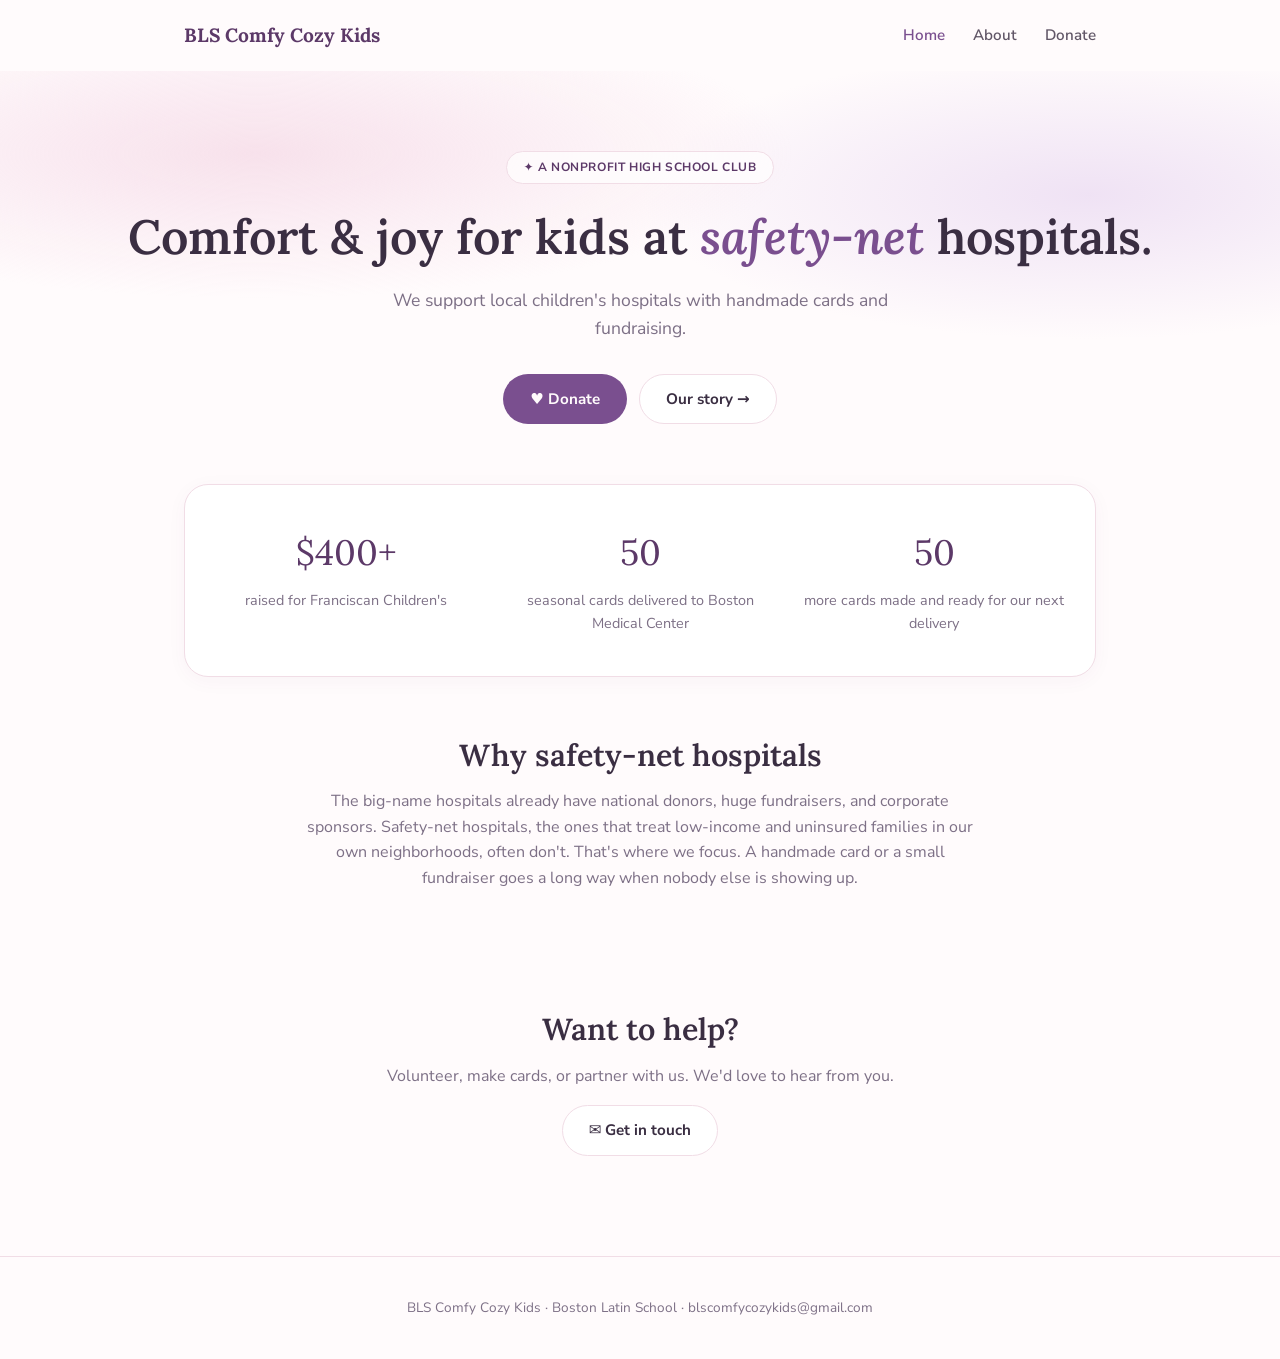
==== index.html @ 5f4faf10 "Update index.html" ====
<!DOCTYPE html>
<html lang="en">
<head>
<meta charset="UTF-8">
<meta name="viewport" content="width=device-width, initial-scale=1.0">
<title>BLS Comfy Cozy Kids - Comfort & joy for kids at underserved hospitals</title>
<meta name="description" content="A high school nonprofit bringing handmade cards, fundraising, and care to children at safety-net hospitals in Boston.">
<link rel="stylesheet" href="style2.css">
</head>
<body>

<nav>
  <a class="logo" href="index2.html">BLS Comfy Cozy Kids</a>
  <div class="links">
    <a href="index2.html" class="active">Home</a>
    <a href="about2.html">About</a>
    <a href="donate2.html">Donate</a>
  </div>
</nav>

<section class="hero">
  <span class="eyebrow">✦ A nonprofit high school club</span>
  <h1>Comfort &amp; joy for kids at <em>safety-net</em> hospitals.</h1>
  <p>We support local children's hospitals with handmade cards and fundraising.</p>
  <div class="hero-actions">
    <a href="donate2.html" class="btn btn-primary">♥ Donate</a>
    <a href="about2.html" class="btn btn-outline">Our story →</a>
  </div>
</section>

<section class="wrap">
  <div class="stats">
    <div class="stat">
      <div class="value">$400+</div>
      <div class="label">raised for Franciscan Children's</div>
    </div>
    <div class="stat">
      <div class="value">50</div>
      <div class="label">seasonal cards delivered to Boston Medical Center</div>
    </div>
    <div class="stat">
      <div class="value">50</div>
      <div class="label">more cards made and ready for our next delivery</div>
    </div>
  </div>
</section>

<section class="narrow">
  <h2 class="section-title">Why safety-net hospitals</h2>
  <p class="section-sub" style="margin-bottom:0;">
    The big-name hospitals already have national donors, huge fundraisers, and corporate sponsors.
    Safety-net hospitals, the ones that treat low-income and uninsured families in our own
    neighborhoods, often don't. That's where we focus. A handmade card or a small fundraiser goes a
    long way when nobody else is showing up.
  </p>
</section>

<section class="narrow cta-center">
  <h2 class="section-title">Want to help?</h2>
  <p>Volunteer, make cards, or partner with us. We'd love to hear from you.</p>
  <a href="mailto:blscomfycozykids@gmail.com" class="btn btn-outline">✉ Get in touch</a>
</section>

<footer>
  BLS Comfy Cozy Kids · Boston Latin School · <a href="mailto:blscomfycozykids@gmail.com">blscomfycozykids@gmail.com</a>
</footer>

</body>
</html>
---- style2.css ----
@import url('https://fonts.googleapis.com/css2?family=Lora:ital,wght@0,500;0,600;0,700;1,500&family=Nunito+Sans:wght@400;600;700;800&display=swap');

:root {
  --background: #fffbfc;
  --foreground: #3a2e42;
  --card: #ffffff;
  --primary: #7a4f8f;
  --primary-foreground: #fffbfc;
  --secondary: #fbe9f0;
  --muted-foreground: #7d7086;
  --accent: #f3d3de;
  --border: #f1dde6;
  --blush: #f8e3ea;
  --cream: #fffaf2;
  --plum: #5c3968;
  --radius: 1rem;
}

* { box-sizing: border-box; }

html, body {
  margin: 0;
  padding: 0;
  background: var(--background);
  color: var(--foreground);
  font-family: 'Nunito Sans', system-ui, sans-serif;
  line-height: 1.6;
}

h1, h2, h3 {
  font-family: 'Lora', Georgia, serif;
  font-weight: 600;
  line-height: 1.2;
  margin: 0;
}

a { color: inherit; text-decoration: none; }

.wrap { max-width: 960px; margin: 0 auto; padding: 0 24px; }

/* NAV */
nav {
  display: flex;
  align-items: center;
  justify-content: space-between;
  padding: 20px 24px;
  max-width: 960px;
  margin: 0 auto;
}
nav .logo {
  font-family: 'Lora', serif;
  font-weight: 700;
  font-size: 1.2rem;
  color: var(--plum);
}
nav .links { display: flex; gap: 28px; font-weight: 600; font-size: 0.95rem; }
nav .links a { color: var(--foreground); opacity: 0.8; transition: opacity 0.15s; }
nav .links a:hover, nav .links a.active { opacity: 1; color: var(--primary); }

/* HERO */
.hero {
  text-align: center;
  padding: 80px 24px 60px;
  background: radial-gradient(60% 50% at 20% 20%, rgba(240,200,220,0.5), transparent 70%),
              radial-gradient(50% 50% at 85% 30%, rgba(210,180,230,0.35), transparent 70%);
}
.eyebrow {
  display: inline-flex;
  align-items: center;
  gap: 6px;
  border: 1px solid var(--border);
  background: rgba(255,255,255,0.7);
  padding: 6px 16px;
  border-radius: 999px;
  font-size: 0.75rem;
  font-weight: 700;
  text-transform: uppercase;
  letter-spacing: 0.05em;
  color: var(--plum);
}
.hero h1 { font-size: 3rem; margin-top: 24px; }
.hero h1 em { color: var(--primary); font-style: italic; }
.hero p { max-width: 560px; margin: 20px auto 0; color: var(--muted-foreground); font-size: 1.1rem; }
.hero-actions { display: flex; justify-content: center; gap: 12px; margin-top: 32px; flex-wrap: wrap; }

.btn {
  display: inline-flex;
  align-items: center;
  gap: 8px;
  padding: 12px 26px;
  border-radius: 999px;
  font-weight: 700;
  font-size: 0.95rem;
  cursor: pointer;
  border: 1px solid transparent;
}
.btn-primary { background: var(--primary); color: var(--primary-foreground); }
.btn-primary:hover { opacity: 0.9; }
.btn-outline { background: var(--card); border-color: var(--border); color: var(--foreground); }
.btn-outline:hover { background: var(--secondary); }

/* STATS */
.stats {
  display: grid;
  grid-template-columns: repeat(3, 1fr);
  gap: 20px;
  background: var(--card);
  border: 1px solid var(--border);
  border-radius: 24px;
  padding: 40px 24px;
  box-shadow: 0 4px 20px rgba(90, 50, 90, 0.04);
}
.stats .stat { text-align: center; }
.stats .stat .value { font-family: 'Lora', serif; font-size: 2.2rem; color: var(--plum); }
.stats .stat .label { margin-top: 8px; font-size: 0.9rem; color: var(--muted-foreground); }

/* SECTIONS */
section { padding: 60px 24px; }
section.narrow { max-width: 720px; margin: 0 auto; }
.section-title { font-size: 1.9rem; text-align: center; margin-bottom: 8px; }
.section-sub { text-align: center; color: var(--muted-foreground); margin-bottom: 32px; }

.card-box {
  background: var(--card);
  border: 1px solid var(--border);
  border-radius: 24px;
  padding: 32px;
}

.two-col { display: grid; grid-template-columns: 1fr 1fr; gap: 20px; }
.two-col .card-box h3 { font-size: 1.2rem; margin-bottom: 10px; }
.two-col .card-box p { color: var(--muted-foreground); margin: 0; }
.pink-card { background: var(--blush); border: none; }
.lav-card { background: var(--secondary); border: none; }

.cta-center { text-align: center; }
.cta-center p { color: var(--muted-foreground); }

footer {
  text-align: center;
  padding: 40px 24px;
  color: var(--muted-foreground);
  font-size: 0.85rem;
  border-top: 1px solid var(--border);
  margin-top: 40px;
}

@media (max-width: 640px) {
  .hero h1 { font-size: 2.2rem; }
  .stats { grid-template-columns: 1fr; }
  .two-col { grid-template-columns: 1fr; }
  nav .links { gap: 16px; font-size: 0.85rem; }
}
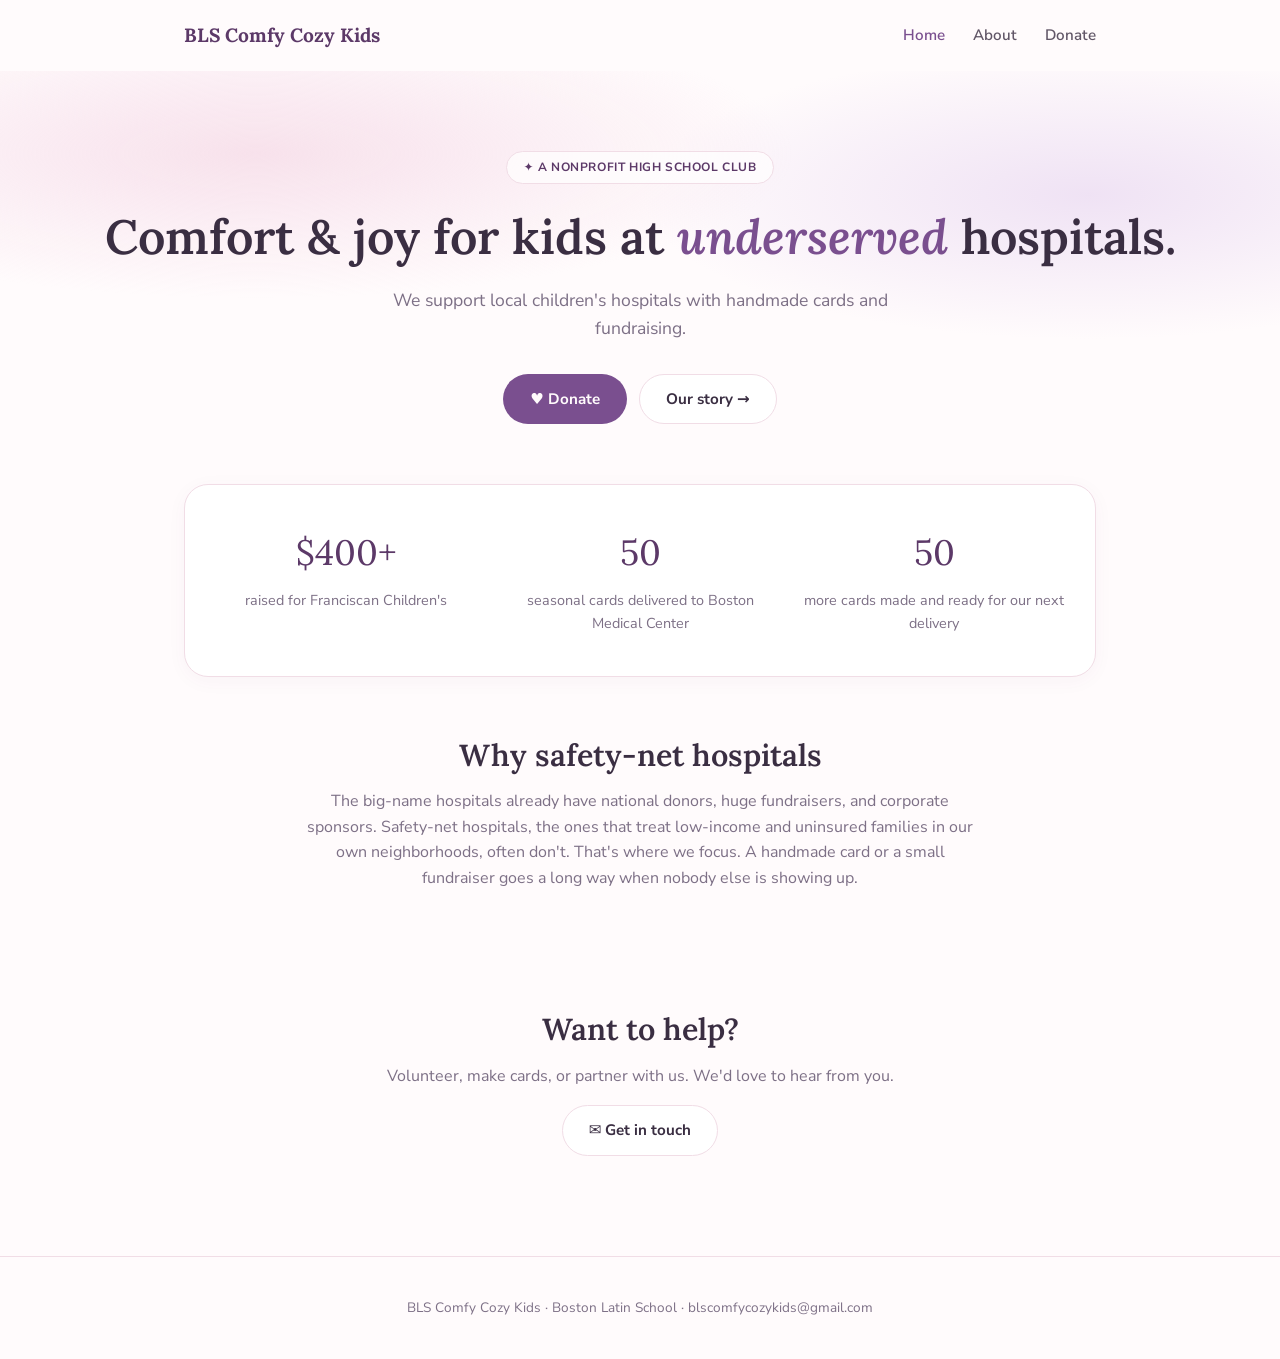
==== commit 208ec602: "Update index.html" ====
--- a/index.html
+++ b/index.html
@@ -10,9 +10,9 @@
 <body>
 
 <nav>
-  <a class="logo" href="index2.html">BLS Comfy Cozy Kids</a>
+  <a class="logo" href="index.html">BLS Comfy Cozy Kids</a>
   <div class="links">
-    <a href="index2.html" class="active">Home</a>
+    <a href="index.html" class="active">Home</a>
     <a href="about2.html">About</a>
     <a href="donate2.html">Donate</a>
   </div>
@@ -20,7 +20,7 @@
 
 <section class="hero">
   <span class="eyebrow">✦ A nonprofit high school club</span>
-  <h1>Comfort &amp; joy for kids at <em>safety-net</em> hospitals.</h1>
+  <h1>Comfort &amp; joy for kids at <em>underserved</em> hospitals.</h1>
   <p>We support local children's hospitals with handmade cards and fundraising.</p>
   <div class="hero-actions">
     <a href="donate2.html" class="btn btn-primary">♥ Donate</a>
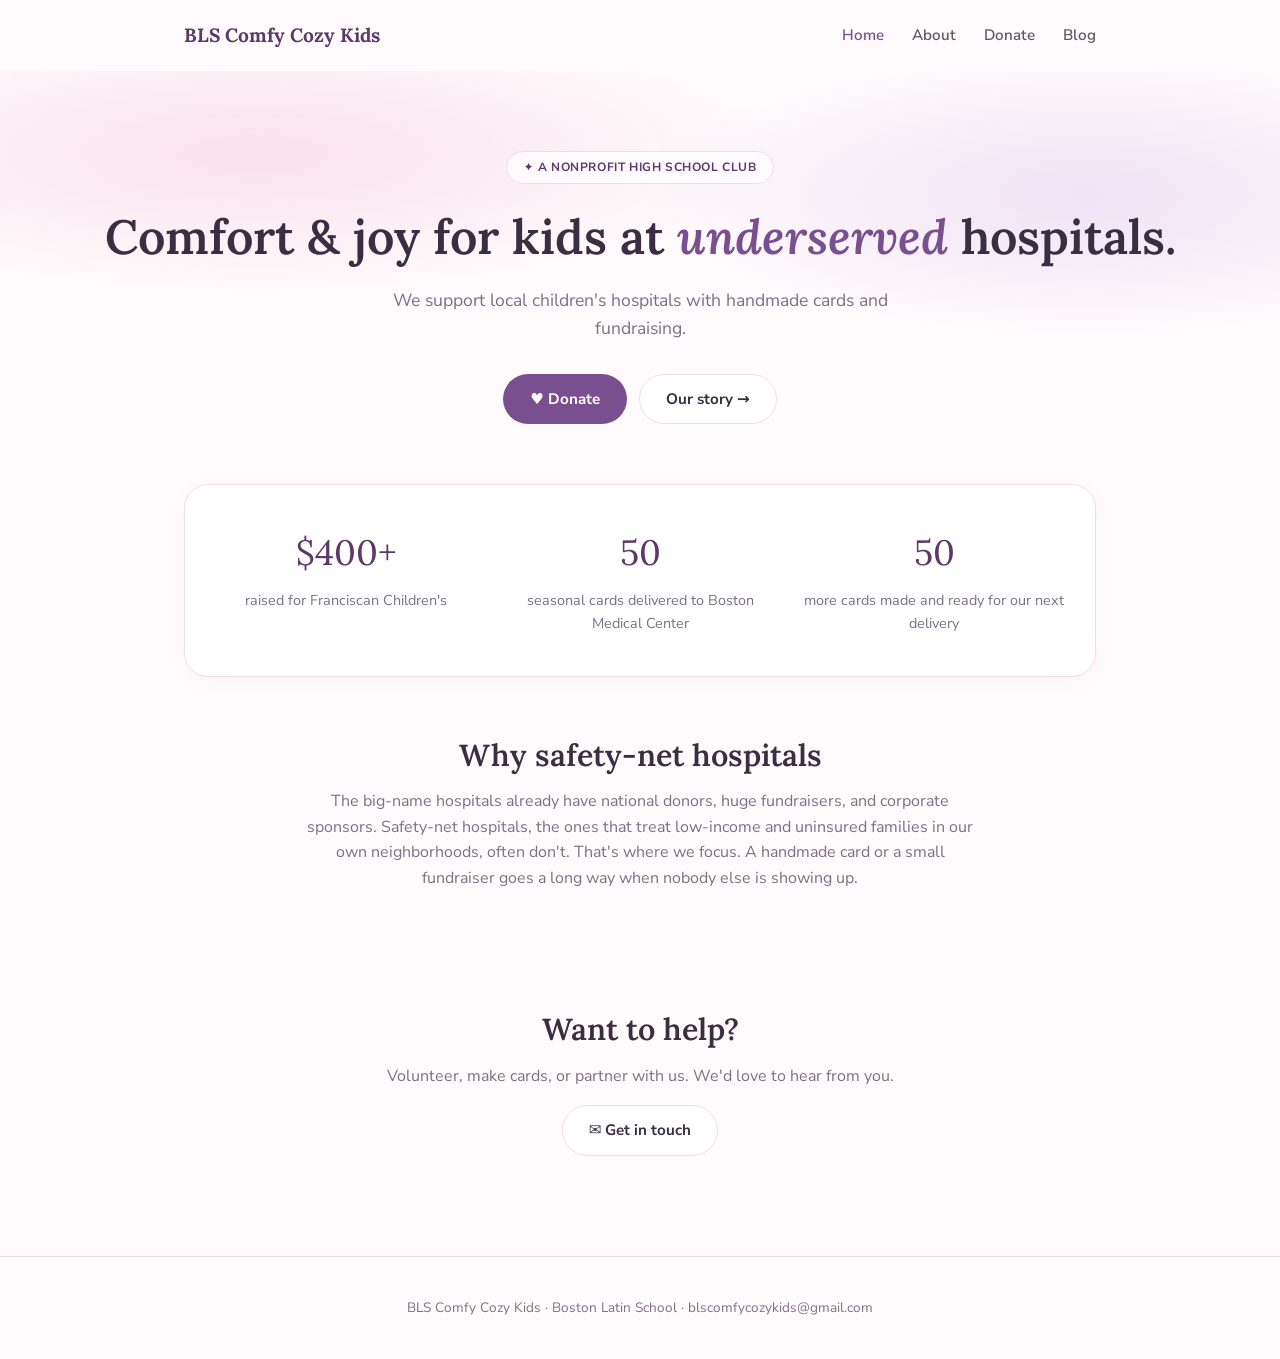
==== commit 78295129: "Update index.html Updated to include blog" ====
--- a/index.html
+++ b/index.html
@@ -15,6 +15,7 @@
     <a href="index.html" class="active">Home</a>
     <a href="about2.html">About</a>
     <a href="donate2.html">Donate</a>
+    <a href="blog2.html">Blog</a>
   </div>
 </nav>
 
